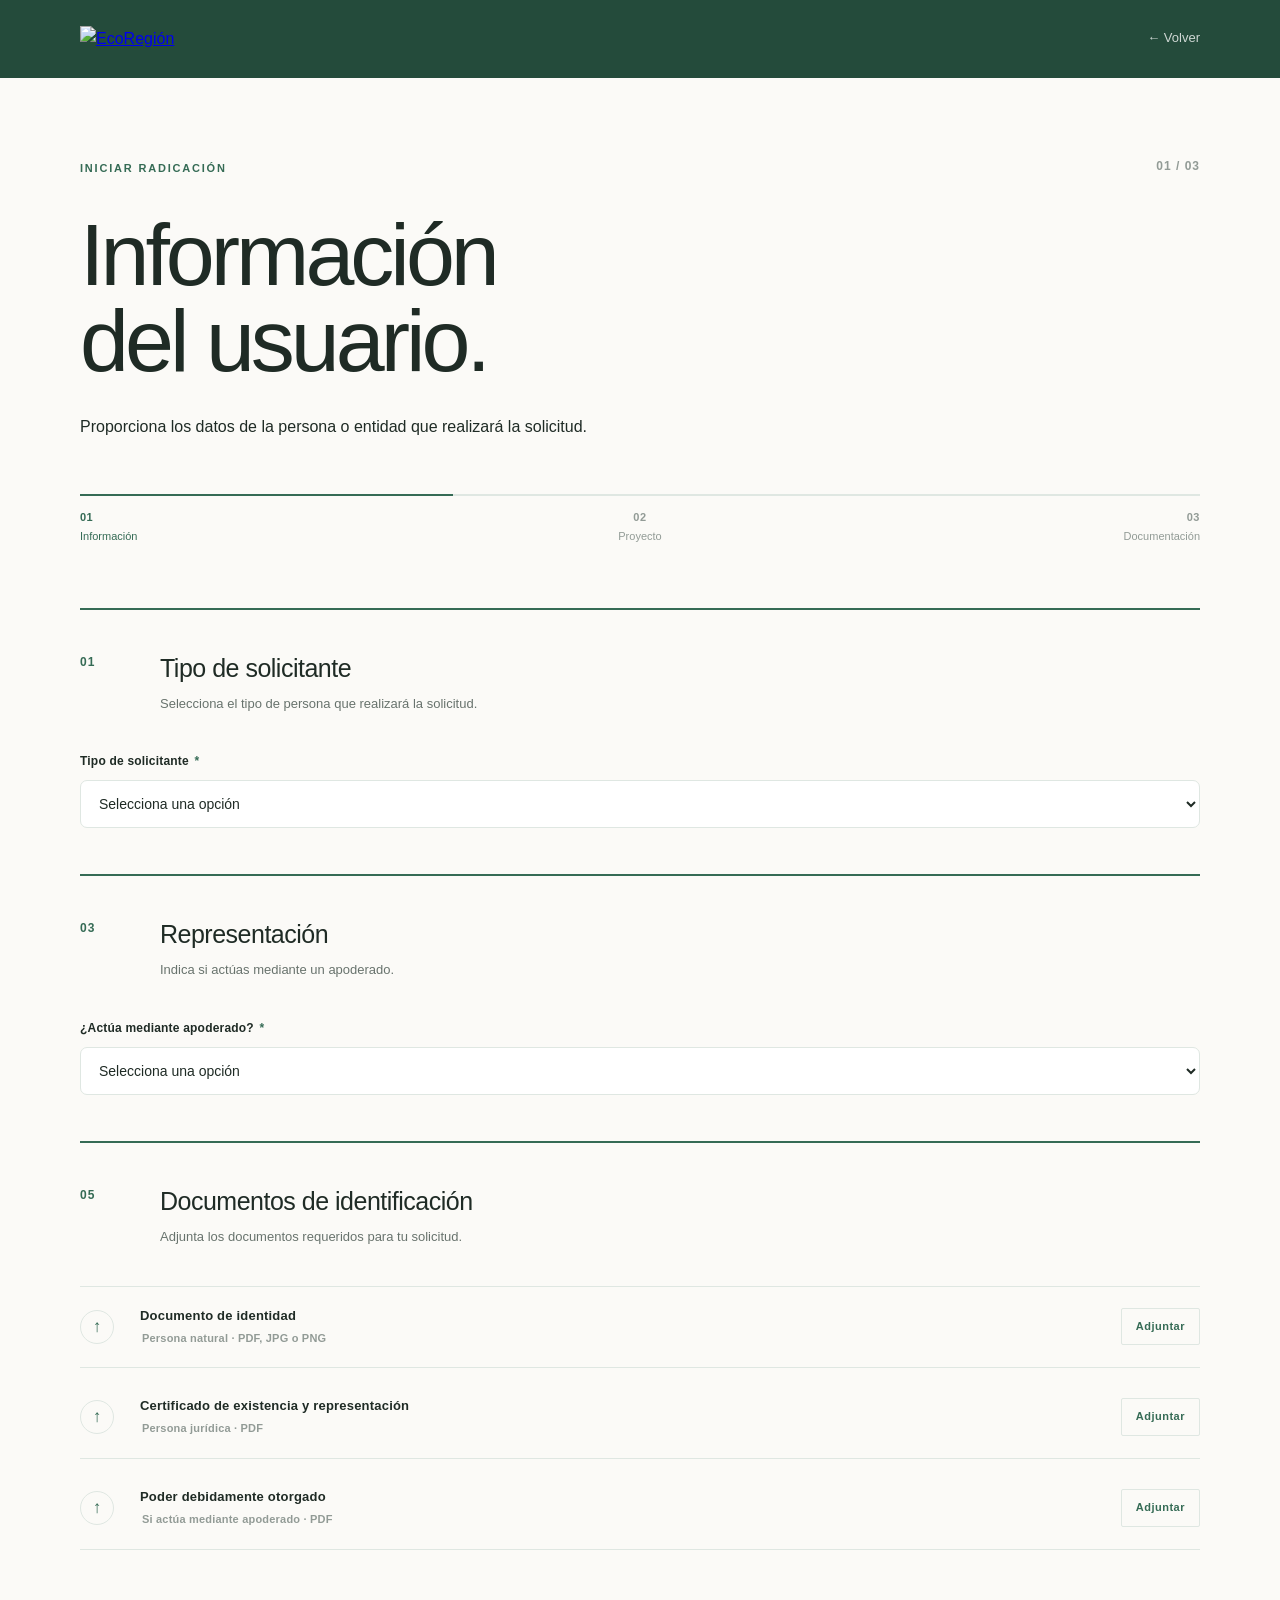
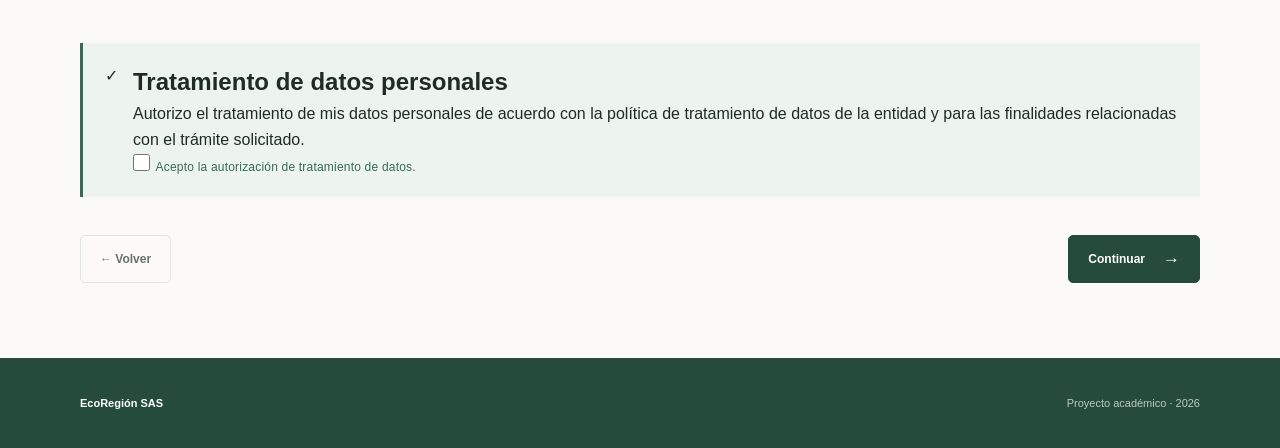
==== formulario.html @ 369a0a63 "Add files via upload" ====
<!DOCTYPE html>
<html lang="es">

<head>
    <meta charset="UTF-8">
    <meta name="viewport" content="width=device-width, initial-scale=1.0">

    <title>EcoRegión | EcoTrámiteCo</title>

    <link rel="icon" type="image/png" href="img/Logotipo.png">
    <link rel="stylesheet" href="formulario.css">
</head>

<body>

    <!-- =========================
         HEADER
    ========================== -->

    <header class="navbar">

        <div class="navbar-content">

            <a href="index.html" class="logo">
                <img src="img/logo.png" alt="EcoRegión">
            </a>

            <a href="index.html" class="back-home">
                ← Volver
            </a>

        </div>

    </header>


    <!-- =========================
         CONTENIDO PRINCIPAL
    ========================== -->

    <main class="form-container">


        <!-- =========================
             INTRODUCCIÓN
        ========================== -->

        <section class="form-intro">

            <div class="intro-top">

                <div>

                    <span class="eyebrow">
                        INICIAR RADICACIÓN
                    </span>


                </div>

                <div class="step-counter">
                    01 <span>/ 03</span>
                </div>

            </div>


            <div class="intro-content">

                <h1>
                    Información<br>
                    del usuario.
                </h1>

                <p>
                    Proporciona los datos de la persona o entidad
                    que realizará la solicitud.
                </p>

            </div>


            <!-- =========================
                 PROGRESO
            ========================== -->

            <div class="progress">

                <div class="progress-line">

                    <div class="progress-active"></div>

                </div>


                <div class="progress-labels">

                    <div class="progress-step active">

                        <span>01</span>

                        <p>
                            Información
                        </p>

                    </div>


                    <div class="progress-step">

                        <span>02</span>

                        <p>
                            Proyecto
                        </p>

                    </div>


                    <div class="progress-step">

                        <span>03</span>

                        <p>
                            Documentación
                        </p>

                    </div>

                </div>

            </div>

        </section>


        <!-- =========================
             FORMULARIO
        ========================== -->

        <section class="form-section">

            <form id="formularioSolicitante">


                <!-- =========================
                     01. TIPO DE SOLICITANTE
                ========================== -->

                <div class="form-block">

                    <div class="block-heading">

                        <span class="block-number">
                            01
                        </span>

                        <div>

                            <h2>
                                Tipo de solicitante
                            </h2>

                            <p>
                                Selecciona el tipo de persona que realizará
                                la solicitud.
                            </p>

                        </div>

                    </div>


                    <div class="field">

                        <label for="tipoSolicitante">

                            Tipo de solicitante

                            <span>*</span>

                        </label>


                        <select id="tipoSolicitante" name="tipoSolicitante" required>

                            <option value="" selected disabled>
                                Selecciona una opción
                            </option>

                            <option value="natural">
                                Persona Natural
                            </option>

                            <option value="juridica">
                                Persona Jurídica
                            </option>

                        </select>

                    </div>

                </div>


                <!-- =========================
                     02. PERSONA NATURAL
                ========================== -->

                <div class="form-block conditional-card" id="personaNatural">

                    <div class="block-heading">

                        <span class="block-number">
                            02
                        </span>

                        <div>

                            <h2>
                                Datos personales
                            </h2>

                            <p>
                                Información de identificación y contacto
                                del solicitante.
                            </p>

                        </div>

                    </div>


                    <div class="field-grid">


                        <!-- NOMBRES -->

                        <div class="field full-width">

                            <label for="nombres">

                                Nombres y apellidos completos

                                <span>*</span>

                            </label>

                            <input type="text" id="nombres" name="nombres" placeholder="Escribe tu nombre completo">

                        </div>


                        <!-- TIPO DOCUMENTO -->

                        <div class="field">

                            <label for="tipoDocumento">

                                Tipo de documento

                                <span>*</span>

                            </label>

                            <select id="tipoDocumento" name="tipoDocumento">

                                <option value="" selected disabled>
                                    Selecciona
                                </option>

                                <option value="cc">
                                    Cédula de ciudadanía
                                </option>

                                <option value="ce">
                                    Cédula de extranjería
                                </option>

                                <option value="pasaporte">
                                    Pasaporte
                                </option>

                            </select>

                        </div>


                        <!-- NUMERO DOCUMENTO -->

                        <div class="field">

                            <label for="numeroDocumento">

                                Número de documento

                                <span>*</span>

                            </label>

                            <input type="text" id="numeroDocumento" name="numeroDocumento"
                                placeholder="Número de documento">

                        </div>


                        <!-- CORREO -->

                        <div class="field">

                            <label for="correo">

                                Correo de notificación

                                <span>*</span>

                            </label>

                            <input type="email" id="correo" name="correo" placeholder="correo@ejemplo.com">

                        </div>


                        <!-- CELULAR -->

                        <div class="field">

                            <label for="celular">

                                Teléfono celular

                                <span>*</span>

                            </label>

                            <input type="tel" id="celular" name="celular" placeholder="Número de celular">

                        </div>


                        <!-- TELEFONO -->

                        <div class="field">

                            <label for="telefono">

                                Teléfono fijo

                            </label>

                            <input type="tel" id="telefono" name="telefono" placeholder="Número de teléfono">

                        </div>


                        <!-- DIRECCION -->

                        <div class="field full-width">

                            <label for="direccion">

                                Dirección de notificación judicial

                                <span>*</span>

                            </label>

                            <input type="text" id="direccion" name="direccion" placeholder="Dirección completa">

                        </div>

                    </div>

                </div>


                <!-- =========================
                     02. PERSONA JURÍDICA
                ========================== -->

                <div class="form-block conditional-card" id="personaJuridica">

                    <div class="block-heading">

                        <span class="block-number">
                            02
                        </span>

                        <div>

                            <h2>
                                Datos de la entidad
                            </h2>

                            <p>
                                Información legal y de contacto de la
                                persona jurídica.
                            </p>

                        </div>

                    </div>


                    <div class="field-grid">


                        <!-- RAZON SOCIAL -->

                        <div class="field full-width">

                            <label for="razonSocial">

                                Razón social o nombre de la entidad

                                <span>*</span>

                            </label>

                            <input type="text" id="razonSocial" name="razonSocial"
                                placeholder="Nombre completo de la entidad">

                        </div>


                        <!-- NIT -->

                        <div class="field">

                            <label for="nit">

                                NIT con dígito de verificación

                                <span>*</span>

                            </label>

                            <input type="text" id="nit" name="nit" placeholder="Ej. 900123456-7">

                        </div>


                        <!-- REPRESENTANTE -->

                        <div class="field">

                            <label for="representante">

                                Representante legal

                                <span>*</span>

                            </label>

                            <input type="text" id="representante" name="representante"
                                placeholder="Nombres y apellidos">

                        </div>


                        <!-- CEDULA REPRESENTANTE -->

                        <div class="field">

                            <label for="cedulaRepresentante">

                                Cédula del representante

                                <span>*</span>

                            </label>

                            <input type="text" id="cedulaRepresentante" name="cedulaRepresentante"
                                placeholder="Número de cédula">

                        </div>


                        <!-- CORREO INSTITUCIONAL -->

                        <div class="field">

                            <label for="correoInstitucional">

                                Correo institucional

                                <span>*</span>

                            </label>

                            <input type="email" id="correoInstitucional" name="correoInstitucional"
                                placeholder="empresa@ejemplo.com">

                        </div>


                        <!-- CORREO REPRESENTANTE -->

                        <div class="field">

                            <label for="correoRepresentante">

                                Correo del representante

                                <span>*</span>

                            </label>

                            <input type="email" id="correoRepresentante" name="correoRepresentante"
                                placeholder="correo@ejemplo.com">

                        </div>


                        <!-- TELEFONO EMPRESA -->

                        <div class="field">

                            <label for="telefonoEmpresa">

                                Teléfono de contacto

                                <span>*</span>

                            </label>

                            <input type="tel" id="telefonoEmpresa" name="telefonoEmpresa"
                                placeholder="Teléfono de la empresa">

                        </div>


                        <!-- DIRECCION EMPRESA -->

                        <div class="field full-width">

                            <label for="direccionEmpresa">

                                Dirección de notificación judicial

                                <span>*</span>

                            </label>

                            <input type="text" id="direccionEmpresa" name="direccionEmpresa"
                                placeholder="Dirección completa">

                        </div>

                    </div>

                </div>


                <!-- =========================
                     03. REPRESENTACIÓN
                ========================== -->

                <div class="form-block">

                    <div class="block-heading">

                        <span class="block-number">
                            03
                        </span>

                        <div>

                            <h2>
                                Representación
                            </h2>

                            <p>
                                Indica si actúas mediante un apoderado.
                            </p>

                        </div>

                    </div>


                    <div class="field">

                        <label for="tieneApoderado">

                            ¿Actúa mediante apoderado?

                            <span>*</span>

                        </label>


                        <select id="tieneApoderado" name="tieneApoderado" required>

                            <option value="" selected disabled>
                                Selecciona una opción
                            </option>

                            <option value="no">
                                No
                            </option>

                            <option value="si">
                                Sí
                            </option>

                        </select>

                    </div>

                </div>


                <!-- =========================
                     04. DATOS DEL APODERADO
                ========================== -->

                <div class="form-block conditional-card" id="datosApoderado">

                    <div class="block-heading">

                        <span class="block-number">
                            04
                        </span>

                        <div>

                            <h2>
                                Datos del apoderado
                            </h2>

                            <p>
                                Información de la persona que representa
                                al solicitante.
                            </p>

                        </div>

                    </div>


                    <div class="field-grid">


                        <!-- NOMBRE APODERADO -->

                        <div class="field">

                            <label for="nombreApoderado">

                                Nombre completo

                                <span>*</span>

                            </label>

                            <input type="text" id="nombreApoderado" name="nombreApoderado"
                                placeholder="Nombres y apellidos">

                        </div>


                        <!-- CEDULA APODERADO -->

                        <div class="field">

                            <label for="cedulaApoderado">

                                Cédula de ciudadanía

                                <span>*</span>

                            </label>

                            <input type="text" id="cedulaApoderado" name="cedulaApoderado"
                                placeholder="Número de cédula">

                        </div>

                    </div>

                </div>


                <!-- =========================
                     05. DOCUMENTOS
                ========================== -->

                <div class="form-block">

                    <div class="block-heading">

                        <span class="block-number">
                            05
                        </span>

                        <div>

                            <h2>
                                Documentos de identificación
                            </h2>

                            <p>
                                Adjunta los documentos requeridos para
                                tu solicitud.
                            </p>

                        </div>

                    </div>


                    <div class="upload-list">


                        <!-- DOCUMENTO IDENTIDAD -->

                        <label class="upload-row" for="documentoIdentidad">

                            <div class="upload-symbol">
                                ↑
                            </div>

                            <div class="upload-info">

                                <strong>
                                    Documento de identidad
                                </strong>

                                <span>
                                    Persona natural · PDF, JPG o PNG
                                </span>

                            </div>

                            <span class="upload-action">
                                Adjuntar
                            </span>

                            <input type="file" id="documentoIdentidad" name="documentoIdentidad"
                                accept=".pdf,.jpg,.jpeg,.png">

                        </label>


                        <!-- CERTIFICADO -->

                        <label class="upload-row" for="certificado">

                            <div class="upload-symbol">
                                ↑
                            </div>

                            <div class="upload-info">

                                <strong>
                                    Certificado de existencia y representación
                                </strong>

                                <span>
                                    Persona jurídica · PDF
                                </span>

                            </div>

                            <span class="upload-action">
                                Adjuntar
                            </span>

                            <input type="file" id="certificado" name="certificado" accept=".pdf">

                        </label>


                        <!-- PODER -->

                        <label class="upload-row" for="poder">

                            <div class="upload-symbol">
                                ↑
                            </div>

                            <div class="upload-info">

                                <strong>
                                    Poder debidamente otorgado
                                </strong>

                                <span>
                                    Si actúa mediante apoderado · PDF
                                </span>

                            </div>

                            <span class="upload-action">
                                Adjuntar
                            </span>

                            <input type="file" id="poder" name="poder" accept=".pdf">

                        </label>

                    </div>

                </div>


                <!-- =========================
                     HABEAS DATA
                ========================== -->

                <div class="data-permission">

                    <div class="permission-icon">
                        ✓
                    </div>


                    <div class="permission-content">

                        <h2>
                            Tratamiento de datos personales
                        </h2>

                        <p>
                            Autorizo el tratamiento de mis datos personales
                            de acuerdo con la política de tratamiento de datos
                            de la entidad y para las finalidades relacionadas
                            con el trámite solicitado.
                        </p>


                        <label class="checkbox-container">

                            <input type="checkbox" id="habeasData" name="habeasData" required>

                            <span>
                                Acepto la autorización de tratamiento de datos.
                            </span>

                        </label>

                    </div>

                </div>


                <!-- =========================
                     BOTONES
                ========================== -->

                <div class="form-actions">

                    <a href="index.html" class="secondary-button">
                        ← Volver
                    </a>


                    <button type="submit" class="primary-button">
                        Continuar

                        <span>
                            →
                        </span>

                    </button>

                </div>

            </form>

        </section>

    </main>


    <!-- =========================
         FOOTER
    ========================== -->

    <footer class="footer">

        <div class="footer-content">

            <span>
                EcoRegión SAS
            </span>

            <span>
                Proyecto académico · 2026
            </span>

        </div>

    </footer>


    <!-- =========================
         JAVASCRIPT
    ========================== -->

    <script>

        // =====================================
        // ELEMENTOS
        // =====================================

        const tipoSolicitante =
            document.getElementById("tipoSolicitante");

        const personaNatural =
            document.getElementById("personaNatural");

        const personaJuridica =
            document.getElementById("personaJuridica");

        const tieneApoderado =
            document.getElementById("tieneApoderado");

        const datosApoderado =
            document.getElementById("datosApoderado");

        const formulario =
            document.getElementById("formularioSolicitante");


        // =====================================
        // OCULTAR CAMPOS CONDICIONALES
        // =====================================

        personaNatural.style.display = "none";
        personaJuridica.style.display = "none";
        datosApoderado.style.display = "none";


        // =====================================
        // PERSONA NATURAL / JURÍDICA
        // =====================================

        tipoSolicitante.addEventListener("change", function () {

            personaNatural.style.display = "none";
            personaJuridica.style.display = "none";

            if (this.value === "natural") {

                personaNatural.style.display = "block";

            }

            if (this.value === "juridica") {

                personaJuridica.style.display = "block";

            }

        });


        // =====================================
        // APODERADO
        // =====================================

        tieneApoderado.addEventListener("change", function () {

            if (this.value === "si") {

                datosApoderado.style.display = "block";

            } else {

                datosApoderado.style.display = "none";

            }

        });


        // =====================================
        // GUARDAR INFORMACIÓN
        // =====================================

        formulario.addEventListener("submit", function (event) {

            event.preventDefault();


            // Obtener todos los datos del formulario

            const datos = new FormData(formulario);


            // Guardar los datos de texto,
            // números y selecciones

            datos.forEach(function (valor, nombre) {

                if (typeof valor === "string") {

                    sessionStorage.setItem(
                        nombre,
                        valor
                    );

                }

            });


            // Guardar específicamente
            // el tipo de solicitante

            sessionStorage.setItem(
                "tipoSolicitante",
                tipoSolicitante.value
            );


            // Guardar el estado del Habeas Data

            sessionStorage.setItem(
                "habeasData",
                document.getElementById("habeasData").checked
            );


            // Ir al formulario 2

            window.location.href = "formulario2.html";

        });

    </script>

</body>

</html>
---- formulario.css ----
/* =========================================
   VARIABLES
========================================= */

:root {
    --green: #356b55;
    --green-dark: #244b3b;
    --green-soft: #edf4ef;
    --cream: #fbfaf7;
    --white: #ffffff;
    --dark: #1f2b25;
    --text: #68736d;
    --text-light: #929b96;
    --border: #dfe7e2;
    --container: 1120px;
}


/* =========================================
   RESET
========================================= */

* {
    margin: 0;
    padding: 0;
    box-sizing: border-box;
}

html {
    scroll-behavior: smooth;
}

body {
    font-family: Arial, Helvetica, sans-serif;
    background: var(--cream);
    color: var(--dark);
    line-height: 1.6;
}


/* =========================================
   HEADER
========================================= */

.navbar {
    height: 78px;
    background: var(--green-dark);
    border-bottom: 1px solid var(--green-dark);
    position: relative;
    z-index: 10;
}

.navbar-content {
    width: min(100% - 48px, var(--container));
    height: 100%;
    margin: 0 auto;
    display: flex;
    align-items: center;
    justify-content: space-between;
}

.logo {
    display: flex;
    align-items: center;
}

.logo img {
    width: 145px;
    height: auto;
    display: block;
}

.back-home {
    color: rgba(255, 255, 255, 0.78);
    text-decoration: none;
    font-size: 13px;
    font-weight: 500;
    transition: color 0.2s ease;
}

.back-home:hover {
    color: var(--white);
}


/* =========================================
   CONTENEDOR
========================================= */

.form-container {
    width: min(100% - 48px, var(--container));
    margin: 0 auto;
}


/* =========================================
   INTRO
========================================= */

.form-intro {
    padding: 76px 0 62px;
}

.intro-top {
    display: flex;
    align-items: center;
    justify-content: space-between;
    margin-bottom: 32px;
}

.eyebrow {
    color: var(--green);
    font-size: 11px;
    font-weight: 700;
    letter-spacing: 1.8px;
}

.step-counter {
    color: var(--text-light);
    font-size: 12px;
    font-weight: 600;
    letter-spacing: 1px;
}

.form-intro h1 {
    color: var(--dark);
    font-size: clamp(52px, 7vw, 88px);
    font-weight: 400;
    line-height: 0.98;
    letter-spacing: -4px;
    margin-bottom: 30px;
}

.form-intro>p {
    max-width: 650px;
    color: var(--text);
    font-size: 16px;
    line-height: 1.75;
}


/* =========================================
   PROGRESO
========================================= */

.progress {
    margin-top: 54px;
}

.progress-line {
    width: 100%;
    height: 2px;
    background: var(--border);
    position: relative;
}

.progress-active {
    position: absolute;
    left: 0;
    top: 0;
    width: 33.33%;
    height: 2px;
    background: var(--green);
}

.progress-labels {
    display: grid;
    grid-template-columns: repeat(3, 1fr);
    margin-top: 13px;
}

.progress-step {
    display: flex;
    flex-direction: column;
}

.progress-step:nth-child(2) {
    align-items: center;
}

.progress-step:last-child {
    align-items: flex-end;
}

.progress-labels span {
    color: var(--text-light);
    font-size: 11px;
    font-weight: 600;
    letter-spacing: 0.5px;
}

.progress-labels p {
    color: var(--text-light);
    font-size: 11px;
    margin-top: 2px;
}

.progress-labels .active span,
.progress-labels .active p {
    color: var(--green);
}


/* =========================================
   BLOQUES
========================================= */

.form-block {
    padding: 38px 0 46px;
    border-top: 2px solid var(--green);
}

.form-block:last-of-type {
    border-bottom: 2px solid var(--green);
}


/* =========================================
   ENCABEZADO DEL BLOQUE
========================================= */

.block-heading {
    display: grid;
    grid-template-columns: 70px 1fr;
    gap: 10px;
    margin-bottom: 38px;
}

.block-number {
    color: var(--green);
    font-size: 12px;
    font-weight: 700;
    letter-spacing: 1px;
    padding-top: 5px;
}

.block-heading h2 {
    color: var(--dark);
    font-size: 25px;
    font-weight: 500;
    letter-spacing: -0.5px;
    margin-bottom: 5px;
}

.block-heading p {
    color: var(--text);
    font-size: 13px;
    max-width: 650px;
    line-height: 1.65;
}


/* =========================================
   CAMPOS
========================================= */

.field {
    margin-bottom: 27px;
}

.field:last-child {
    margin-bottom: 0;
}

.field-grid {
    display: grid;
    grid-template-columns: repeat(2, 1fr);
    gap: 20px;
}

.three-columns {
    grid-template-columns: repeat(3, 1fr);
}

label {
    display: block;
    color: var(--dark);
    font-size: 12px;
    font-weight: 700;
    letter-spacing: 0.2px;
    margin-bottom: 9px;
}

label span {
    color: var(--green);
    margin-left: 2px;
}

input,
select,
textarea {
    width: 100%;
    border: 1px solid var(--border);
    border-radius: 7px;
    background: var(--white);
    color: var(--dark);
    font-family: inherit;
    font-size: 14px;
    outline: none;
    transition:
        border-color 0.2s ease,
        box-shadow 0.2s ease;
}

input,
select {
    height: 48px;
    padding: 0 14px;
}

textarea {
    min-height: 125px;
    padding: 13px 14px;
    resize: vertical;
    line-height: 1.6;
}

input::placeholder,
textarea::placeholder {
    color: #a7afaa;
}

input:focus,
select:focus,
textarea:focus {
    border-color: var(--green);
    box-shadow: 0 0 0 3px rgba(53, 107, 85, 0.08);
}

select {
    cursor: pointer;
}

small {
    display: block;
    color: var(--text-light);
    font-size: 11px;
    line-height: 1.5;
    margin-top: 7px;
}


/* =========================================
   SUBENCABEZADO
========================================= */

.subheading {
    display: flex;
    align-items: center;
    margin: 38px 0 8px;
}

.subheading span {
    color: var(--green);
    font-size: 11px;
    font-weight: 700;
    text-transform: uppercase;
    letter-spacing: 1.4px;
}

.field-description {
    color: var(--text-light);
    font-size: 12px;
    margin-bottom: 22px;
}


/* =========================================
   TARJETAS CONDICIONALES
========================================= */

.conditional-card {
    display: none;
}

/* ========================================
   CARGA DE DOCUMENTOS
======================================== */

.upload-list {
    display: flex;
    flex-direction: column;
}

.upload-row {
    min-height: 82px;

    display: grid;
    grid-template-columns: 42px 1fr auto;
    align-items: center;
    gap: 18px;

    padding: 17px 0;

    border-bottom: 1px solid var(--border);

    cursor: pointer;
}

.upload-row:first-child {
    border-top: 1px solid var(--border);
}

.upload-symbol {
    width: 34px;
    height: 34px;

    display: flex;
    align-items: center;
    justify-content: center;

    border: 1px solid var(--border);
    border-radius: 50%;

    color: var(--green);
    font-size: 17px;
}

.upload-info {
    display: flex;
    flex-direction: column;
    gap: 3px;
}

.upload-info strong {
    color: var(--dark);
    font-size: 13px;
    font-weight: 600;
}

.upload-info span {
    color: var(--text-light);
    font-size: 11px;
}

.upload-action {
    color: var(--green);
    font-size: 11px;
    font-weight: 700;
    letter-spacing: 0.5px;

    padding: 9px 14px;

    border: 1px solid var(--border);
    border-radius: 2px;

    transition:
        background 0.2s ease,
        border-color 0.2s ease;
}

.upload-row:hover .upload-action {
    background: var(--green-soft);
    border-color: #cbd9d0;
}

.upload-row input[type="file"] {
    display: none;
}

/* =========================================
   AUTORIZACIÓN / HABEAS DATA
========================================= */

.data-permission {
    margin-top: 38px;
    padding: 20px 22px;
    background: var(--green-soft);
    border-left: 3px solid var(--green);
    display: flex;
    align-items: flex-start;
    gap: 15px;
}

.data-permission input[type="checkbox"] {
    width: 17px;
    height: 17px;
    margin-top: 2px;
    flex-shrink: 0;
    accent-color: var(--green);
}

.data-permission label {
    margin: 0;
    color: var(--text);
    font-size: 12px;
    font-weight: 400;
    line-height: 1.6;
}

.data-permission label strong {
    display: block;
    color: var(--dark);
    font-size: 12px;
    font-weight: 700;
    margin-bottom: 3px;
}


/* =========================================
   BOTONES
========================================= */

.form-actions {
    display: flex;
    align-items: center;
    justify-content: space-between;
    padding: 38px 0 75px;
}

.secondary-button,
.primary-button {
    min-height: 48px;
    display: inline-flex;
    align-items: center;
    justify-content: center;
    gap: 18px;
    padding: 0 19px;
    border-radius: 5px;
    font-family: inherit;
    font-size: 12px;
    font-weight: 700;
    text-decoration: none;
    cursor: pointer;
    transition:
        background 0.2s ease,
        color 0.2s ease,
        border-color 0.2s ease;
}

.secondary-button {
    color: var(--text);
    border: 1px solid var(--border);
    background: transparent;
}

.secondary-button:hover {
    color: var(--dark);
    border-color: #c8d3cd;
}

.primary-button {
    color: var(--white);
    border: 1px solid var(--green-dark);
    background: var(--green-dark);
}

.primary-button:hover {
    background: var(--green);
    border-color: var(--green);
}

.primary-button span {
    font-size: 17px;
    font-weight: 400;
    line-height: 1;
}


/* =========================================
   FOOTER
========================================= */

.footer {
    background: var(--green-dark);
    color: rgba(255, 255, 255, 0.7);

}

.footer-content {
    width: min(100% - 48px, var(--container));
    min-height: 90px;
    margin: 0 auto;
    display: flex;
    align-items: center;
    justify-content: space-between;
    font-size: 11px;
}

.footer-content span:first-child {
    color: var(--white);
    font-weight: 600;
}


/* =========================================
   RESPONSIVE
========================================= */

@media (max-width: 750px) {

    .navbar-content,
    .form-container,
    .footer-content {
        width: min(100% - 32px, var(--container));
    }

    .form-intro {
        padding: 55px 0 45px;
    }

    .form-intro h1 {
        font-size: 56px;
        letter-spacing: -3px;
    }

    .field-grid,
    .three-columns {
        grid-template-columns: 1fr;
        gap: 0;
    }

    .block-heading {
        grid-template-columns: 45px 1fr;
    }
}


@media (max-width: 500px) {

    .navbar {
        height: 70px;
    }

    .logo img {
        width: 125px;
    }

    .back-home {
        font-size: 11px;
    }

    .form-intro h1 {
        font-size: 45px;
        letter-spacing: -2.5px;
    }

    .intro-top {
        margin-bottom: 25px;
    }

    .progress-labels span,
    .progress-labels p {
        font-size: 9px;
    }

    .block-heading h2 {
        font-size: 21px;
    }

    .block-heading p {
        font-size: 12px;
    }

    .data-permission {
        padding: 18px;
    }

    .form-actions {
        padding-bottom: 55px;
    }

    .secondary-button,
    .primary-button {
        min-height: 45px;
        font-size: 11px;
    }

    .footer-content {
        min-height: 80px;
        gap: 15px;
        flex-direction: column;
        justify-content: center;
    }
}
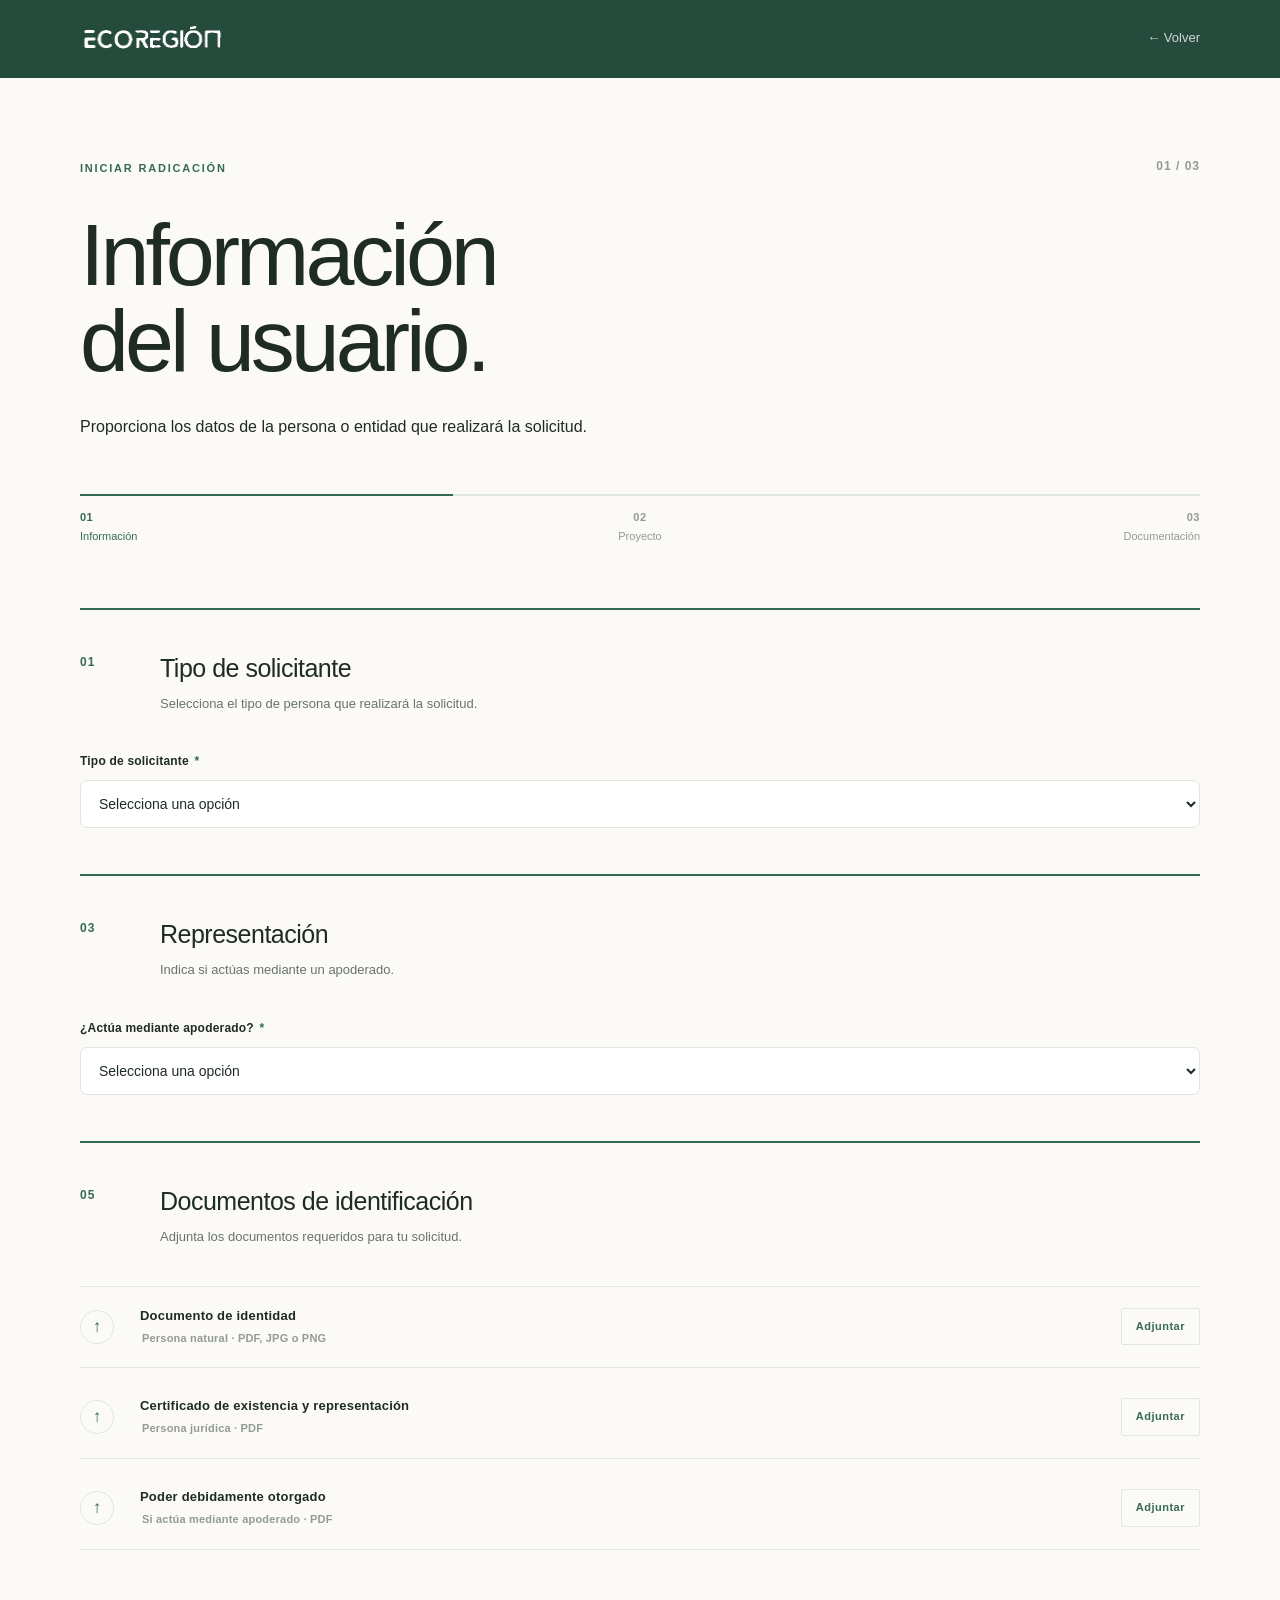
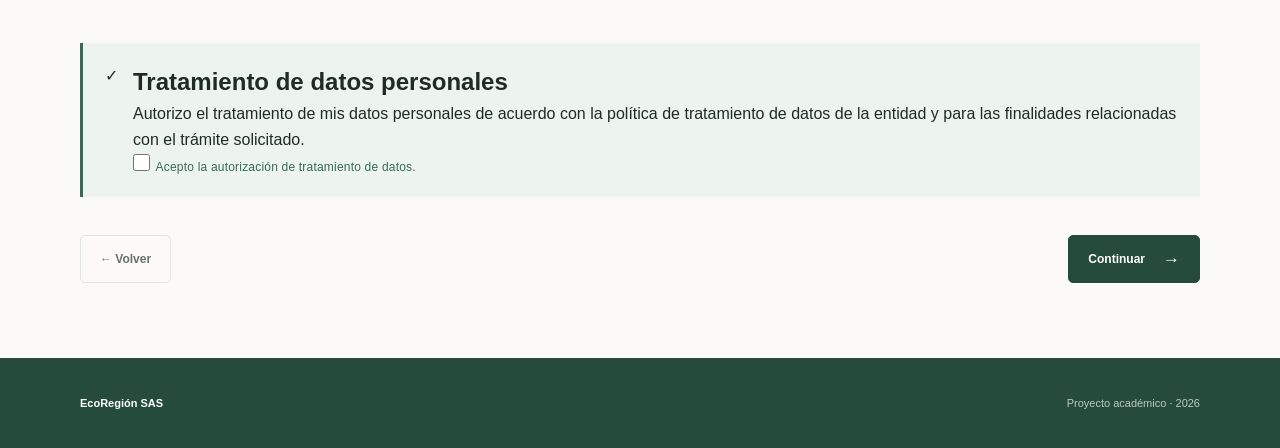
==== commit 9b912a12: "Update print statement from 'Hello' to 'Goodbye'" ====
--- a/formulario.html
+++ b/formulario.html
@@ -22,7 +22,7 @@
         <div class="navbar-content">
 
             <a href="index.html" class="logo">
-                <img src="img/logo.png" alt="EcoRegión">
+                <img src="/img/Logo.png" alt="EcoRegión">
             </a>
 
             <a href="index.html" class="back-home">
@@ -1034,4 +1034,4 @@
 
 </body>
 
-</html>+</html>
